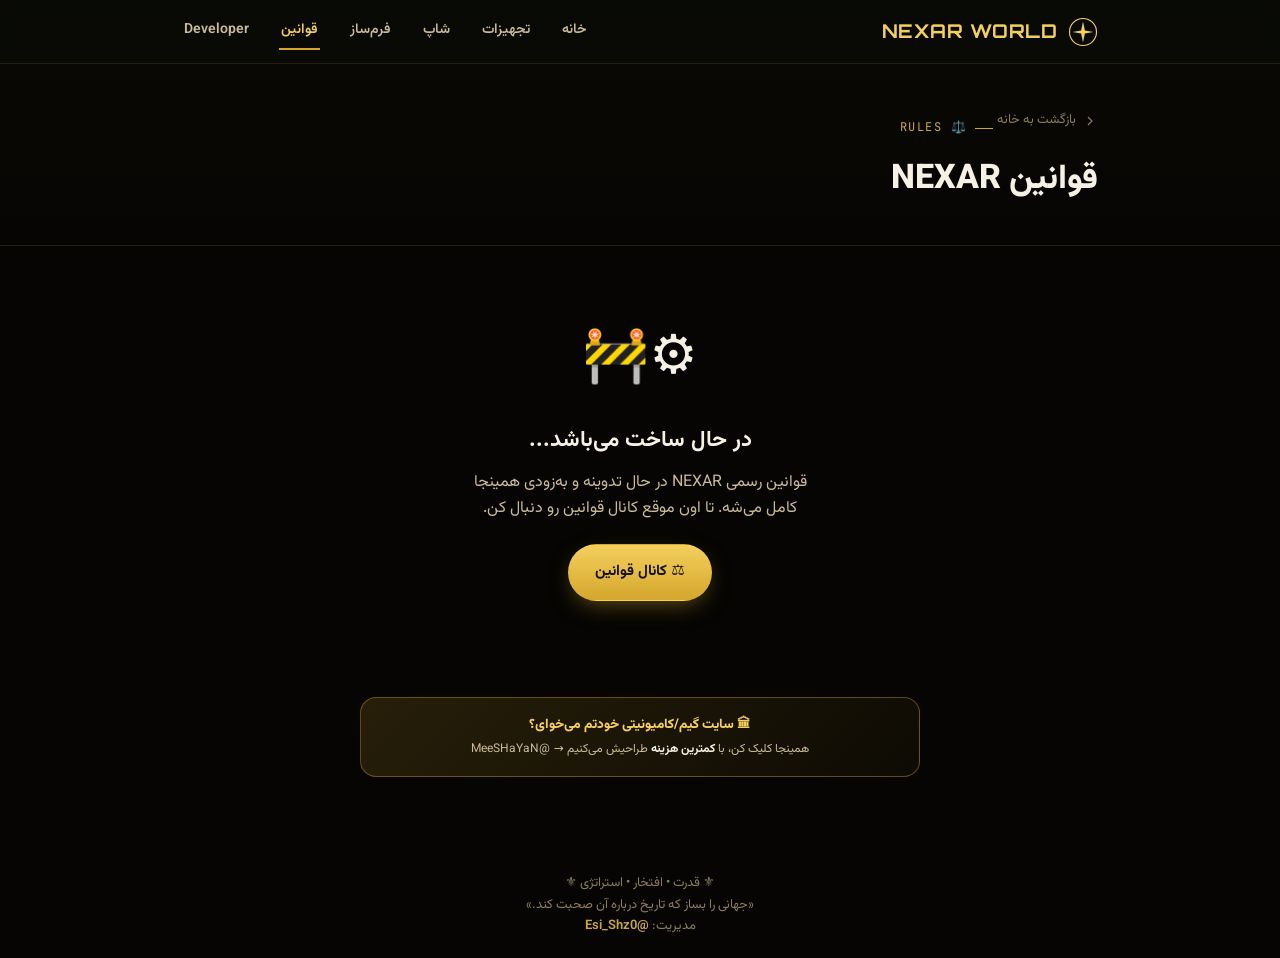
==== rules.html @ 239a9ee9 "Add files via upload" ====
<!doctype html>
<html lang="fa" dir="rtl">
<head>
<meta charset="UTF-8">
<meta name="viewport" content="width=device-width, initial-scale=1, viewport-fit=cover">
<title>قوانین | NEXAR</title>
<meta name="description" content="قوانین کامل بازی NEXAR — در حال ساخت.">
<link rel="icon" href="data:,">
<link rel="stylesheet" href="assets/style.css">
</head>
<body data-page="rules">

<header class="topbar">
  <div class="container">
    <a href="index.html" class="brand">
      <svg class="brand-mark" viewBox="0 0 40 40" fill="none">
        <circle cx="20" cy="20" r="18" stroke="#f4cf5e" stroke-width="1.5"/>
        <path d="M20 6 L22.5 18 L34 20 L22.5 22 L20 34 L17.5 22 L6 20 L17.5 18 Z" fill="#f4cf5e"/>
      </svg>
      NEXAR WORLD
    </a>
    <nav class="desktop-nav">
      <a href="index.html" data-nav="home">خانه</a>
      <a href="equipment.html" data-nav="equipment">تجهیزات</a>
      <a href="shop.html" data-nav="shop">شاپ</a>
      <a href="forms.html" data-nav="forms">فرم‌ساز</a>
      <a href="rules.html" data-nav="rules">قوانین</a>
      <a href="developer.html" data-nav="developer">Developer</a>
    </nav>
  </div>
</header>

<section class="page-hero">
  <div class="container">
    <a class="back-link" href="index.html">
      <svg viewBox="0 0 24 24" fill="none" stroke="currentColor" stroke-width="1.8"><path d="M9 6l6 6-6 6"/></svg>
      بازگشت به خانه
    </a>
    <div class="eyebrow">⚖️ RULES</div>
    <h1 class="section-title">قوانین NEXAR</h1>
  </div>
</section>

<section class="section" style="padding-top:0;">
  <div class="container">
    <div class="coming-soon">
      <div class="cs-icon">⚙️🚧</div>
      <h2>در حال ساخت می‌باشد...</h2>
      <p>قوانین رسمی NEXAR در حال تدوینه و به‌زودی همینجا کامل می‌شه. تا اون موقع کانال قوانین رو دنبال کن.</p>
      <div class="hero-actions" style="margin-top:22px;">
        <a class="btn btn-gold" href="https://rubika.ir/NEXAR_WAR2" target="_blank" rel="noopener">⚖️ کانال قوانین</a>
      </div>
    </div>

    <a class="order-ad" href="https://rubika.ir/MeeSHaYaN" target="_blank" rel="noopener">
      <span class="oa-title">🏛 سایت گیم/کامیونیتی خودتم می‌خوای؟</span>
      <span class="oa-sub">همینجا کلیک کن، با <b>کمترین هزینه</b> طراحیش می‌کنیم → @MeeSHaYaN</span>
    </a>
  </div>
</section>

<footer class="site-footer">
  <div class="container">
    ⚜️ قدرت • افتخار • استراتژی ⚜️<br>
    «جهانی را بساز که تاریخ درباره آن صحبت کند.»<br>
    مدیریت: <a href="https://rubika.ir/Esi_Shz0" target="_blank" rel="noopener">@Esi_Shz0</a>
  </div>
</footer>

<nav class="tabbar">
  <a href="index.html" data-nav="home">
    <svg viewBox="0 0 24 24" fill="none" stroke="currentColor" stroke-width="1.8"><path d="M3 11l9-8 9 8"/><path d="M5 10v10h14V10"/></svg>
    خانه
  </a>
  <a href="equipment.html" data-nav="equipment">
    <svg viewBox="0 0 24 24" fill="none" stroke="currentColor" stroke-width="1.8"><path d="M14.5 3.5l6 6L9 21l-6 0 0-6z"/></svg>
    تجهیزات
  </a>
  <a href="shop.html" data-nav="shop">
    <svg viewBox="0 0 24 24" fill="none" stroke="currentColor" stroke-width="1.8"><path d="M6 8h12l-1 12H7z"/><path d="M9 8V6a3 3 0 016 0v2"/></svg>
    شاپ
  </a>
  <a href="forms.html" data-nav="forms">
    <svg viewBox="0 0 24 24" fill="none" stroke="currentColor" stroke-width="1.8"><path d="M9 12h6M9 16h4M7 4h10l2 3v13H5V7z"/></svg>
    فرم‌ساز
  </a>
  <a href="rules.html" data-nav="rules">
    <svg viewBox="0 0 24 24" fill="none" stroke="currentColor" stroke-width="1.8"><path d="M6 4h9l3 3v13H6z"/><path d="M9 10h6M9 14h6"/></svg>
    قوانین
  </a>
  <a href="developer.html" data-nav="developer">
    <svg viewBox="0 0 24 24" fill="none" stroke="currentColor" stroke-width="1.8"><path d="M8 9l-4 4 4 4M16 9l4 4-4 4M13 5l-2 16"/></svg>
    Dev
  </a>
</nav>

<script src="assets/script.js"></script>
</body>
</html>
---- assets/style.css ----
/* =========================================================
   SEA LORDS — Design tokens & base
   Mobile-first. Desktop enhancements live in min-width queries.
========================================================= */

@import url('https://fonts.googleapis.com/css2?family=Orbitron:wght@600;700;800&family=Vazirmatn:wght@400;500;600;700;800&family=JetBrains+Mono:wght@500;600&display=swap');

:root{
  /* --- color tokens (NEXAR theme: black / gold) --- */
  --navy-deep:   #060503;
  --navy-deep-2: #0a0805;
  --navy-mid:    #100d08;
  --navy-card:   #17130c;
  --navy-card-2: #1d180e;
  --navy-line:   #3d3018;
  --navy-line-soft: #251e10;

  --gold:        #d4a72c;
  --gold-hi:     #f4cf5e;
  --gold-dim:    #8a6d1a;

  --silver:      #e8dfc8;
  --silver-hi:   #fff8e6;

  --bronze:      #b98a3d;
  --bronze-hi:   #dcae5f;

  --foam:        #c9a740;
  --foam-dim:    #7a611f;

  --text-hi:     #f7f1e3;
  --text-mid:    #cabb95;
  --text-lo:     #8c7c58;

  --danger:      #ff5545;

  /* --- type --- */
  --font-display: 'Orbitron', sans-serif;
  --font-body: 'Vazirmatn', system-ui, sans-serif;
  --font-mono: 'JetBrains Mono', monospace;

  /* --- radii / shadow --- */
  --r-sm: 10px;
  --r-md: 16px;
  --r-lg: 24px;
  --shadow-card: 0 10px 30px -12px rgba(0,0,0,0.55);
  --shadow-gold: 0 0 0 1px rgba(212,167,44,0.35), 0 10px 30px -10px rgba(212,167,44,0.25);

  --header-h: 64px;
  --tabbar-h: 68px;
}

*, *::before, *::after{ box-sizing: border-box; }

html{
  scroll-behavior: smooth;
}

@media (prefers-reduced-motion: reduce){
  html{ scroll-behavior: auto; }
  *{ animation-duration: 0.001ms !important; animation-iteration-count: 1 !important; transition-duration: 0.001ms !important; }
}

body{
  margin: 0;
  background: var(--navy-deep);
  color: var(--text-hi);
  font-family: var(--font-body);
  line-height: 1.65;
  -webkit-font-smoothing: antialiased;
  padding-bottom: calc(var(--tabbar-h) + 10px);
  overflow-x: hidden;
}

h1,h2,h3,h4{
  font-family: var(--font-body);
  color: var(--text-hi);
  margin: 0 0 .5em;
  font-weight: 700;
}

p{ margin: 0 0 1em; color: var(--text-mid); }

a{ color: inherit; text-decoration: none; }

ul{ margin:0; padding:0; list-style:none; }

button{ font-family: inherit; }

img, svg{ display:block; max-width:100%; }

::selection{ background: var(--gold); color: var(--navy-deep); }

:focus-visible{
  outline: 2px solid var(--foam);
  outline-offset: 3px;
  border-radius: 6px;
}

.container{
  max-width: 720px;
  margin: 0 auto;
  padding: 0 20px;
}

@media (min-width: 900px){
  .container{ max-width: 980px; padding: 0 32px; }
}

.section{
  padding: 56px 0;
  position: relative;
}

.eyebrow{
  display:inline-flex;
  align-items:center;
  gap:8px;
  font-family: var(--font-mono);
  font-size: 12px;
  letter-spacing: .12em;
  color: var(--foam);
  text-transform: uppercase;
  margin-bottom: 14px;
}
.eyebrow::before{
  content:"";
  width: 18px; height: 1px;
  background: var(--foam);
  display:inline-block;
}

.section-title{
  font-size: clamp(24px, 6vw, 34px);
  font-weight: 800;
}

.section-sub{
  color: var(--text-lo);
  max-width: 46ch;
}

/* =========================================================
   Top header (desktop) / Mobile top bar
========================================================= */
.topbar{
  position: sticky;
  top: 0;
  z-index: 40;
  height: var(--header-h);
  display:flex;
  align-items:center;
  background: rgba(10,13,8,0.82);
  backdrop-filter: blur(10px);
  border-bottom: 1px solid var(--navy-line-soft);
}
.topbar .container{
  display:flex;
  align-items:center;
  justify-content:space-between;
  width:100%;
}
.brand{
  display:flex;
  align-items:center;
  gap:10px;
  font-family: var(--font-display);
  font-weight:700;
  font-size: 19px;
  letter-spacing: .04em;
  color: var(--gold-hi);
}
.brand .brand-mark{
  width:30px; height:30px;
  flex-shrink:0;
}

.desktop-nav{
  display:none;
}

@media (min-width: 900px){
  .desktop-nav{
    display:flex;
    gap: 28px;
  }
  .desktop-nav a{
    font-size: 14px;
    font-weight:600;
    color: var(--text-mid);
    padding: 6px 2px;
    border-bottom: 2px solid transparent;
    transition: color .2s ease, border-color .2s ease;
  }
  .desktop-nav a:hover,
  .desktop-nav a.is-active{
    color: var(--gold-hi);
    border-color: var(--gold);
  }
}

/* =========================================================
   Mobile bottom tab bar (primary nav on mobile)
========================================================= */
.tabbar{
  position: fixed;
  bottom: 0; left: 0; right: 0;
  height: var(--tabbar-h);
  display:flex;
  z-index: 50;
  background: linear-gradient(180deg, rgba(10,20,38,0.65), rgba(6,12,24,0.97) 40%);
  backdrop-filter: blur(14px);
  border-top: 1px solid var(--navy-line-soft);
  padding-bottom: env(safe-area-inset-bottom, 0);
}
@media (min-width: 900px){
  .tabbar{ display:none; }
  body{ padding-bottom: 0; }
}

.tabbar a{
  flex:1;
  display:flex;
  flex-direction:column;
  align-items:center;
  justify-content:center;
  gap:3px;
  color: var(--text-lo);
  font-size: 10px;
  font-weight: 600;
  position: relative;
  text-align:center;
  line-height:1.2;
  padding: 0 2px;
}
.tabbar a svg{ width:20px; height:20px; stroke: currentColor; flex-shrink:0; }
.tabbar a.is-active{ color: var(--gold-hi); }
.tabbar a.is-active::before{
  content:"";
  position:absolute;
  top:2px;
  width:22px; height:3px;
  border-radius: 3px;
  background: var(--gold);
  box-shadow: 0 0 10px var(--gold);
}

/* =========================================================
   Hero
========================================================= */
.hero{
  position: relative;
  min-height: 100svh;
  display:flex;
  flex-direction:column;
  align-items:center;
  justify-content:center;
  text-align:center;
  padding: 90px 20px 60px;
  overflow:hidden;
  background:
    radial-gradient(ellipse 90% 60% at 50% 0%, rgba(63,216,201,0.10), transparent 60%),
    radial-gradient(ellipse 140% 80% at 50% 110%, rgba(212,167,44,0.10), transparent 60%),
    linear-gradient(180deg, var(--navy-deep) 0%, var(--navy-deep-2) 55%, var(--navy-mid) 100%);
}

.hero-compass{
  position:absolute;
  top: 46%;
  left: 50%;
  transform: translate(-50%,-50%);
  width: 620px;
  height: 620px;
  max-width: none;
  opacity: 0.16;
  animation: spin 140s linear infinite;
}
@keyframes spin{ to{ transform: translate(-50%,-50%) rotate(360deg); } }

.hero-content{ position:relative; z-index:2; }

.hero-kicker{
  font-family: var(--font-mono);
  font-size: 12px;
  letter-spacing: .18em;
  color: var(--foam);
  text-transform: uppercase;
  margin-bottom: 18px;
}

.hero-title{
  font-family: var(--font-display);
  font-weight: 900;
  letter-spacing: .05em;
  font-size: clamp(46px, 15vw, 88px);
  line-height: 1;
  background: linear-gradient(180deg, var(--gold-hi), var(--gold) 55%, var(--gold-dim));
  -webkit-background-clip: text;
  background-clip: text;
  color: transparent;
  margin-bottom: 18px;
  text-shadow: 0 0 60px rgba(212,167,44,0.25);
}

.hero-tagline{
  font-size: 16px;
  color: var(--text-mid);
  max-width: 40ch;
  margin: 0 auto 34px;
}
.hero-tagline b{ color: var(--text-hi); }

.hero-actions{
  display:flex;
  flex-direction:column;
  gap: 12px;
  width: 100%;
  max-width: 340px;
  margin: 0 auto;
}
@media (min-width:520px){
  .hero-actions{ flex-direction:row; max-width: none; justify-content:center; }
}

.btn{
  display:inline-flex;
  align-items:center;
  justify-content:center;
  gap:8px;
  padding: 15px 26px;
  border-radius: 999px;
  font-weight: 700;
  font-size: 15px;
  border: 1px solid transparent;
  transition: transform .2s ease, box-shadow .2s ease, background .2s ease;
  cursor:pointer;
  white-space:nowrap;
}
.btn:active{ transform: scale(0.97); }

.btn-gold{
  background: linear-gradient(180deg, var(--gold-hi), var(--gold));
  color: #17130a;
  box-shadow: 0 8px 24px -8px rgba(212,167,44,0.55);
}
.btn-gold:hover{ box-shadow: 0 10px 30px -6px rgba(212,167,44,0.7); }

.btn-ghost{
  background: rgba(255,255,255,0.03);
  border-color: var(--navy-line);
  color: var(--text-hi);
}
.btn-ghost:hover{ border-color: var(--gold); color: var(--gold-hi); }

.hero-wave{
  position:absolute;
  left:0; right:0; bottom:-2px;
  width:100%;
  line-height:0;
  z-index:1;
}

.scroll-cue{
  position:absolute;
  bottom: 26px;
  left:50%;
  transform: translateX(-50%);
  color: var(--text-lo);
  animation: bob 2.2s ease-in-out infinite;
  z-index:2;
}
@keyframes bob{ 0%,100%{ transform: translate(-50%,0);} 50%{ transform: translate(-50%,8px);} }

/* =========================================================
   Hall of Legends
========================================================= */
.legends{
  background: var(--navy-mid);
  border-top: 1px solid var(--navy-line-soft);
  border-bottom: 1px solid var(--navy-line-soft);
}

.legends-grid{
  display:flex;
  flex-direction:column;
  gap: 18px;
  margin-top: 34px;
}

@media (min-width: 720px){
  .legends-grid{
    flex-direction:row;
    align-items:flex-end;
    gap: 20px;
  }
  .legend-card.rank-1{ order:2; }
  .legend-card.rank-2{ order:1; }
  .legend-card.rank-3{ order:3; }
}

.legend-card{
  position:relative;
  border-radius: var(--r-lg);
  padding: 26px 20px 22px;
  text-align:center;
  background: linear-gradient(180deg, var(--navy-card-2), var(--navy-card));
  border: 1px solid var(--navy-line);
  overflow:hidden;
}

.legend-card::before{
  content:"";
  position:absolute;
  inset: 0;
  opacity: .5;
  background: radial-gradient(ellipse 120% 80% at 50% -20%, var(--glow, rgba(212,167,44,0.25)), transparent 65%);
  pointer-events:none;
}

.legend-card.rank-1{
  --glow: rgba(212,167,44,0.38);
  border-color: rgba(212,167,44,0.55);
  box-shadow: var(--shadow-gold);
  padding-top: 34px;
}
@media (min-width: 720px){ .legend-card.rank-1{ padding-bottom: 34px; transform: translateY(-10px); } }

.legend-card.rank-2{ --glow: rgba(207,216,226,0.25); }
.legend-card.rank-3{ --glow: rgba(201,138,75,0.28); }

.legend-medal{
  font-size: 30px;
  margin-bottom: 10px;
  filter: drop-shadow(0 4px 10px rgba(0,0,0,0.4));
}

.legend-avatar{
  width: 76px; height:76px;
  border-radius: 50%;
  margin: 0 auto 14px;
  display:flex;
  align-items:center;
  justify-content:center;
  font-family: var(--font-display);
  font-weight:700;
  font-size: 24px;
  color: var(--navy-deep);
  position:relative;
  z-index:1;
}
.rank-1 .legend-avatar{
  width: 92px; height:92px;
  font-size: 28px;
  background: linear-gradient(145deg, var(--gold-hi), var(--gold-dim));
  box-shadow: 0 0 0 4px rgba(212,167,44,0.18), 0 10px 26px -8px rgba(212,167,44,0.6);
}
.rank-2 .legend-avatar{ background: linear-gradient(145deg, var(--silver-hi), var(--silver)); }
.rank-3 .legend-avatar{ background: linear-gradient(145deg, var(--bronze-hi), var(--bronze)); }

.legend-name{
  font-size: 17px;
  font-weight: 700;
  color: var(--text-hi);
  position:relative; z-index:1;
  /* ▼▼ برای تغییر اسم بازیکن‌ها، همین متن رو تو HTML عوض کن ▼▼ */
}
.rank-1 .legend-name{ font-size: 20px; }

.legend-title{
  font-size: 12px;
  font-family: var(--font-mono);
  letter-spacing:.06em;
  color: var(--gold-hi);
  margin-top: 4px;
  position:relative; z-index:1;
}

.legend-rank-label{
  font-size: 11px;
  color: var(--text-lo);
  margin-top: 8px;
  position:relative; z-index:1;
}

/* =========================================================
   Quick links (channels)
========================================================= */
.links-grid{
  display:grid;
  grid-template-columns: 1fr;
  gap: 14px;
  margin-top: 30px;
}
@media (min-width: 640px){
  .links-grid{ grid-template-columns: 1fr 1fr; }
}

.link-card{
  display:flex;
  align-items:center;
  gap: 14px;
  padding: 18px;
  border-radius: var(--r-md);
  background: var(--navy-card);
  border: 1px solid var(--navy-line);
  transition: border-color .2s ease, transform .2s ease;
}
.link-card:hover{ border-color: var(--gold); transform: translateY(-2px); }

.link-icon{
  width: 44px; height:44px;
  border-radius: 12px;
  display:flex; align-items:center; justify-content:center;
  background: rgba(63,216,201,0.12);
  color: var(--foam);
  flex-shrink:0;
}
.link-icon svg{ width:22px; height:22px; }

.link-body{ flex:1; min-width:0; }
.link-title{ font-weight:700; color:var(--text-hi); font-size:15px; }
.link-sub{ font-size:13px; color:var(--text-lo); font-family: var(--font-mono); direction:ltr; text-align:right; }

.link-arrow{ color: var(--text-lo); flex-shrink:0; }

/* =========================================================
   Cards / generic content components (used in rules & market)
========================================================= */
.card{
  background: var(--navy-card);
  border: 1px solid var(--navy-line);
  border-radius: var(--r-md);
  padding: 20px;
}

.chip{
  display:inline-flex;
  align-items:center;
  gap:6px;
  padding: 5px 11px;
  border-radius: 999px;
  background: var(--navy-card-2);
  border: 1px solid var(--navy-line);
  font-size: 13px;
  font-family: var(--font-mono);
  color: var(--text-hi);
}

.stars{ color: var(--navy-line); letter-spacing:1px; font-size:14px; }
.stars .filled{ color: var(--gold); }

/* Accordion (Rules page) */
.accordion-item{
  border: 1px solid var(--navy-line);
  border-radius: var(--r-md);
  background: var(--navy-card);
  margin-bottom: 12px;
  overflow: hidden;
}
.accordion-head{
  width:100%;
  display:flex;
  align-items:center;
  gap: 12px;
  padding: 16px 18px;
  background:none;
  border:none;
  color: var(--text-hi);
  text-align: right;
  cursor:pointer;
  font-size: 15px;
  font-weight: 700;
}
.accordion-head .ic{
  width: 34px; height:34px;
  border-radius: 10px;
  background: rgba(212,167,44,0.1);
  display:flex; align-items:center; justify-content:center;
  font-size: 17px;
  flex-shrink:0;
}
.accordion-head .chev{
  margin-inline-start:auto;
  color: var(--text-lo);
  transition: transform .25s ease;
  flex-shrink:0;
}
.accordion-item.is-open .accordion-head .chev{ transform: rotate(180deg); }

.accordion-panel{
  max-height:0;
  overflow:hidden;
  transition: max-height .35s ease;
}
.accordion-panel-inner{
  padding: 0 18px 20px;
  color: var(--text-mid);
  font-size: 14.5px;
}
.accordion-panel-inner p{ color: var(--text-mid); }
.accordion-panel-inner .rule-line{
  display:flex;
  gap:10px;
  padding: 8px 0;
  border-top: 1px dashed var(--navy-line-soft);
}
.accordion-panel-inner .rule-line:first-of-type{ border-top:none; }
.accordion-panel-inner .rule-dot{ color: var(--gold); flex-shrink:0; }

.warn-box{
  margin-top: 14px;
  padding: 12px 14px;
  border-radius: var(--r-sm);
  background: rgba(226,105,95,0.08);
  border: 1px solid rgba(226,105,95,0.35);
  color: #f0b8b3;
  font-size: 13.5px;
  display:flex;
  gap:8px;
}

.form-box{
  margin-top: 16px;
  border: 1px dashed var(--navy-line);
  border-radius: var(--r-sm);
  padding: 14px 16px;
  background: rgba(63,216,201,0.03);
}
.form-box .form-title{
  font-family: var(--font-mono);
  font-size: 12px;
  color: var(--foam);
  letter-spacing:.06em;
  margin-bottom: 10px;
}
.form-row{
  display:flex;
  gap:8px;
  padding: 6px 0;
  font-size: 14px;
  color: var(--text-mid);
  border-top: 1px dotted var(--navy-line-soft);
}
.form-row:first-of-type{ border-top:none; }
.form-row b{ color: var(--text-hi); font-weight:600; flex-shrink:0; }

/* Market tabs — full-width grid on mobile so nothing gets cut off at the edge */
.tabs{
  display:grid;
  grid-template-columns: repeat(auto-fit, minmax(0, 1fr));
  gap: 8px;
  margin: 26px 0 6px;
}
.tab-btn{
  width:100%;
  padding: 12px 10px;
  border-radius: 14px;
  border: 1px solid var(--navy-line);
  background: var(--navy-card);
  color: var(--text-mid);
  font-weight:600;
  font-size: 13.5px;
  cursor:pointer;
  display:flex; align-items:center; justify-content:center; gap:6px;
}
.tab-btn.is-active{
  background: linear-gradient(180deg, var(--gold-hi), var(--gold));
  color: #17130a;
  border-color: transparent;
}
@media (min-width: 620px){
  .tabs{ grid-template-columns: repeat(4, auto); display:flex; }
  .tab-btn{ width:auto; padding: 10px 20px; }
}

/* Colored side-accent per category — makes each list visually distinct on mobile */
.tab-panel[data-tab="buildings"] .item-card{ border-inline-start: 3px solid var(--gold); }
.tab-panel[data-tab="army"] .item-card{ border-inline-start: 3px solid var(--danger); }
.tab-panel[data-tab="fleet"] .item-card{ border-inline-start: 3px solid var(--foam); }

/* Horizontally-scrolling tab row — for pages with many categories (Equipment) */
.tabs-scroll{
  display:flex;
  gap: 8px;
  margin: 26px 0 6px;
  overflow-x: auto;
  padding-bottom: 6px;
  scrollbar-width: thin;
  -webkit-overflow-scrolling: touch;
}
.tabs-scroll .tab-btn{ width:auto; flex-shrink:0; padding: 10px 18px; }
.tabs-scroll::-webkit-scrollbar{ height: 5px; }
.tabs-scroll::-webkit-scrollbar-thumb{ background: var(--navy-line); border-radius: 10px; }

/* =========================================================
   Form Builder (ساخت فرم) — picker grid + step wizard
========================================================= */
.form-picker-grid{
  display:grid;
  grid-template-columns: 1fr;
  gap: 12px;
  margin-top: 22px;
}
@media (min-width: 640px){
  .form-picker-grid{ grid-template-columns: 1fr 1fr; }
}

.form-pick-card{
  display:flex;
  align-items:center;
  gap: 14px;
  padding: 16px;
  border-radius: var(--r-md);
  background: var(--navy-card);
  border: 1px solid var(--navy-line);
  text-align: right;
  width: 100%;
  color: inherit;
  font-family: inherit;
  cursor: pointer;
  transition: border-color .2s ease, transform .2s ease;
}
.form-pick-card:hover{ border-color: var(--gold); transform: translateY(-2px); }
.form-pick-card .fp-icon{
  width: 42px; height:42px;
  border-radius: 12px;
  background: rgba(212,167,44,0.1);
  display:flex; align-items:center; justify-content:center;
  font-size: 20px;
  flex-shrink:0;
}
.form-pick-card .fp-title{ font-weight:700; font-size:14.5px; color:var(--text-hi); }
.form-pick-card .fp-sub{ font-size:12px; color:var(--text-lo); margin-top:3px; }

.wizard-back{
  display:inline-flex;
  align-items:center;
  gap:6px;
  font-size:13px;
  color: var(--text-lo);
  margin-bottom: 18px;
  cursor:pointer;
  background:none;
  border:none;
  font-family:inherit;
  padding:0;
}
.wizard-back:hover{ color: var(--gold-hi); }

.wizard-progress{
  font-family: var(--font-mono);
  font-size: 12px;
  color: var(--foam);
  margin-bottom: 10px;
}
.wizard-track{
  height: 4px;
  border-radius: 4px;
  background: var(--navy-line-soft);
  overflow:hidden;
  margin-bottom: 24px;
}
.wizard-track-fill{
  height:100%;
  background: linear-gradient(90deg, var(--gold), var(--foam));
  transition: width .3s ease;
}

.field-group{ margin-bottom: 6px; }
.field-label{ display:block; font-size:15px; font-weight:700; color:var(--text-hi); margin-bottom:10px; }
.field-hint{ display:block; font-size:12px; color:var(--text-lo); margin-top:8px; }

.field-input, .field-textarea, .field-select{
  width:100%;
  padding: 14px 14px;
  border-radius: 12px;
  border: 1px solid var(--navy-line);
  background: var(--navy-card-2);
  color: var(--text-hi);
  font-family: inherit;
  font-size: 15px;
}
.field-textarea{ min-height: 130px; resize: vertical; line-height:1.7; }
.field-input:focus, .field-textarea:focus, .field-select:focus{ border-color: var(--gold); }

/* --- Custom select (replaces native <select> so the dropdown matches the dark theme) --- */
.custom-select{ position: relative; }
.custom-select-btn{
  width:100%;
  display:flex;
  align-items:center;
  justify-content:space-between;
  gap:10px;
  padding: 14px 16px;
  border-radius: 12px;
  border: 1px solid var(--navy-line);
  background: var(--navy-card-2);
  color: var(--text-hi);
  font-family: inherit;
  font-size: 15px;
  cursor:pointer;
  text-align: right;
}
.custom-select-btn.is-placeholder{ color: var(--text-lo); }
.custom-select-btn .chev{ flex-shrink:0; color:var(--text-lo); transition: transform .2s ease; }
.custom-select.is-open .custom-select-btn{ border-color: var(--gold); }
.custom-select.is-open .custom-select-btn .chev{ transform: rotate(180deg); }

.custom-select-list{
  margin-top: 8px;
  border-radius: 12px;
  border: 1px solid var(--navy-line);
  background: var(--navy-card-2);
  overflow: hidden;
  max-height: 260px;
  overflow-y: auto;
}
.custom-select-option{
  display:block;
  width:100%;
  text-align: right;
  padding: 13px 16px;
  background: none;
  border: none;
  border-bottom: 1px solid var(--navy-line-soft);
  color: var(--text-mid);
  font-family: inherit;
  font-size: 14.5px;
  cursor:pointer;
}
.custom-select-option:last-child{ border-bottom:none; }
.custom-select-option:hover{ background: rgba(212,167,44,0.08); color: var(--text-hi); }
.custom-select-option.is-selected{ color: var(--gold-hi); font-weight:700; background: rgba(212,167,44,0.06); }
.custom-select-empty{ padding:14px 16px; font-size:13.5px; color:var(--text-lo); }

.field-input[type="date"]{
  color-scheme: dark;
  font-family: var(--font-mono);
}

/* --- Number field: slider + manual number box side by side --- */
.number-field{
  display:flex;
  align-items:center;
  gap: 12px;
}
.number-field input[type="range"]{
  flex:1;
  accent-color: var(--gold);
  height: 4px;
}
.number-field .number-box{
  width: 78px;
  flex-shrink:0;
  text-align:center;
  padding: 12px 6px;
  border-radius: 10px;
  border: 1px solid var(--navy-line);
  background: var(--navy-card-2);
  color: var(--gold-hi);
  font-family: var(--font-mono);
  font-weight:700;
  font-size: 15px;
}

/* --- Stepper group: pick quantities of multiple known items --- */
.stepper-list{ display:flex; flex-direction:column; gap:10px; }
.stepper-row{
  display:flex;
  align-items:center;
  gap: 12px;
  padding: 12px 14px;
  border-radius: 12px;
  background: var(--navy-card-2);
  border: 1px solid var(--navy-line-soft);
}
.stepper-row .st-icon{ font-size:18px; width:26px; text-align:center; flex-shrink:0; }
.stepper-row .st-label{ flex:1; font-size:14px; color:var(--text-hi); font-weight:600; }
.stepper-controls{ display:flex; align-items:center; gap:10px; flex-shrink:0; }
.stepper-btn{
  width:32px; height:32px;
  border-radius: 9px;
  border: 1px solid var(--navy-line);
  background: var(--navy-card);
  color: var(--gold-hi);
  font-size: 18px;
  font-weight:700;
  display:flex; align-items:center; justify-content:center;
  cursor:pointer;
  line-height:1;
  padding:0;
}
.stepper-btn:active{ transform: scale(0.92); }
.stepper-count{
  min-width: 26px;
  text-align:center;
  font-family: var(--font-mono);
  font-weight:700;
  color: var(--text-hi);
  font-size: 15px;
}

/* --- Tag list: add free-text items as removable chips --- */
.tag-input-row{ display:flex; gap:8px; margin-bottom:12px; }
.tag-input-row input{ flex:1; }
.tag-add-btn{
  flex-shrink:0;
  width: 48px;
  border-radius: 12px;
  border: 1px solid var(--navy-line);
  background: var(--navy-card-2);
  color: var(--gold-hi);
  font-size: 20px;
  cursor:pointer;
}
.tag-list{ display:flex; flex-wrap:wrap; gap:8px; }
.tag-chip{
  display:inline-flex;
  align-items:center;
  gap:6px;
  padding: 7px 12px;
  border-radius: 999px;
  background: rgba(212,167,44,0.1);
  border: 1px solid rgba(212,167,44,0.35);
  color: var(--gold-hi);
  font-size: 13px;
}
.tag-chip button{
  background:none; border:none; color:var(--gold-hi); cursor:pointer; font-size:15px; line-height:1; padding:0;
}
.tag-empty-hint{ font-size:13px; color:var(--text-lo); }

.wizard-actions{ display:flex; gap:10px; margin-top:24px; }
.wizard-actions .btn{ flex:1; padding:14px 16px; }

.compiled-box{
  margin: 4px 0 16px;
  padding: 16px;
  border-radius: var(--r-md);
  background: var(--navy-card-2);
  border: 1px dashed var(--navy-line);
  white-space: pre-wrap;
  font-family: var(--font-mono);
  font-size: 12.5px;
  line-height: 1.9;
  color: var(--text-hi);
}

.toast{
  position: fixed;
  bottom: calc(var(--tabbar-h) + 16px);
  left: 50%;
  transform: translateX(-50%) translateY(20px);
  background: var(--gold);
  color: #17130a;
  padding: 12px 22px;
  border-radius: 999px;
  font-size: 13.5px;
  font-weight: 700;
  opacity: 0;
  pointer-events: none;
  transition: opacity .25s ease, transform .25s ease;
  z-index: 100;
  white-space: nowrap;
  box-shadow: 0 10px 24px -8px rgba(0,0,0,0.5);
}
.toast.is-visible{ opacity:1; transform: translateX(-50%) translateY(0); }
@media (min-width: 900px){ .toast{ bottom: 24px; } }

.tab-panel{ display:none; }
.tab-panel.is-active{ display:block; }

.item-grid{
  display:grid;
  grid-template-columns: 1fr;
  gap: 14px;
  margin-top: 18px;
}
@media (min-width: 700px){
  .item-grid{ grid-template-columns: 1fr 1fr; }
}

.item-card{
  background: var(--navy-card);
  border: 1px solid var(--navy-line);
  border-radius: var(--r-md);
  padding: 20px;
}
.item-head{
  display:flex;
  align-items:center;
  gap: 12px;
  margin-bottom: 16px;
  padding-bottom: 16px;
  border-bottom: 1px solid var(--navy-line-soft);
}
.item-emoji{
  width: 44px; height:44px;
  border-radius: 12px;
  background: rgba(212,167,44,0.1);
  display:flex; align-items:center; justify-content:center;
  font-size: 21px;
  flex-shrink:0;
}
.item-names b{ display:block; font-size:15.5px; color:var(--text-hi); }
.item-names span{ display:block; font-size:11.5px; color:var(--text-lo); font-family: var(--font-mono); direction:ltr; text-align:right; margin-top:2px; }

.item-block-label{
  display:flex;
  align-items:center;
  gap:6px;
  font-size: 11px;
  font-family: var(--font-mono);
  color: var(--foam);
  letter-spacing:.06em;
  margin: 18px 0 10px;
}
.item-block-label:first-of-type{ margin-top:0; }
.item-block-label::after{
  content:"";
  flex:1;
  height:1px;
  background: var(--navy-line-soft);
}

/* --- Cost / capacity stat blocks (replaces wrapping chip pills) --- */
.cost-grid{
  display:grid;
  grid-template-columns: repeat(auto-fit, minmax(68px, 1fr));
  gap: 8px;
}
.cost-cell{
  display:flex;
  flex-direction:column;
  align-items:center;
  justify-content:center;
  gap:4px;
  padding: 10px 6px;
  border-radius: 12px;
  background: var(--navy-card-2);
  border: 1px solid var(--navy-line-soft);
  text-align:center;
}
.cost-cell .cost-ic{ font-size:16px; line-height:1; }
.cost-cell .cost-val{
  font-family: var(--font-mono);
  font-size: 13px;
  font-weight: 600;
  color: var(--text-hi);
  direction: ltr;
}
.cost-cell .cost-label{
  font-size: 10px;
  color: var(--text-lo);
}

/* --- Star stat rows --- */
.stat-list{
  display:flex;
  flex-direction:column;
  gap: 2px;
}
.stat-row{
  display:flex;
  align-items:center;
  justify-content:space-between;
  gap: 10px;
  padding: 7px 10px;
  border-radius: 8px;
  font-size:13.5px;
  color:var(--text-mid);
}
.stat-row:nth-of-type(odd){ background: rgba(255,255,255,0.02); }

/* --- Output callout --- */
.output-line{
  margin-top: 16px;
  padding: 12px 14px;
  border-radius: var(--r-sm);
  background: linear-gradient(135deg, rgba(212,167,44,0.14), rgba(212,167,44,0.05));
  border: 1px solid rgba(212,167,44,0.3);
  font-size: 13.5px;
  color: var(--gold-hi);
  font-weight: 600;
  display:flex;
  align-items:center;
  gap: 8px;
}

/* Section divider wave (reused) */
.wave-divider{ line-height:0; }
.wave-divider svg{ width:100%; height:auto; display:block; }

/* Footer */
.site-footer{
  padding: 40px 0 20px;
  text-align:center;
  color: var(--text-lo);
  font-size: 13px;
}
.site-footer a{ color: var(--foam); font-weight:600; }

/* Page header (rules/market) */
.page-hero{
  padding: 46px 0 20px;
  background: linear-gradient(180deg, var(--navy-deep-2), var(--navy-deep));
  border-bottom: 1px solid var(--navy-line-soft);
}
.back-link{
  display:inline-flex;
  align-items:center;
  gap:6px;
  font-size: 13px;
  color: var(--text-lo);
  margin-bottom: 16px;
}
.back-link svg{ width:16px; height:16px; }

/* =========================================================
   WORLD WAR — additional components
========================================================= */

/* --- Equipment card extras --- */
.eq-flag{ font-size: 12px; }
.eq-desc{
  font-size: 13px;
  color: var(--text-mid);
  line-height: 1.9;
  margin: 0;
}
.eq-desc + .eq-desc{ margin-top: 6px; }
.eq-tag{
  display:inline-flex;
  align-items:center;
  gap:4px;
  padding: 4px 10px;
  border-radius: 999px;
  background: rgba(212,167,44,0.12);
  border: 1px solid rgba(212,167,44,0.35);
  color: var(--gold-hi);
  font-size: 11px;
  font-weight: 700;
  margin-inline-end: 6px;
}

/* --- Order-site ad banner (footer, all tabs) --- */
.order-ad{
  display:block;
  margin: 26px auto 0;
  max-width: 560px;
  padding: 16px 20px;
  border-radius: var(--r-md);
  background: linear-gradient(135deg, rgba(212,167,44,0.16), rgba(212,167,44,0.04));
  border: 1px solid rgba(212,167,44,0.4);
  text-align:center;
  transition: transform .2s ease, box-shadow .2s ease, border-color .2s ease;
}
.order-ad:hover{
  transform: translateY(-2px);
  border-color: var(--gold-hi);
  box-shadow: 0 12px 30px -12px rgba(212,167,44,0.55);
}
.order-ad .oa-title{
  display:block;
  font-size: 13.5px;
  font-weight: 800;
  color: var(--gold-hi);
  margin-bottom: 4px;
}
.order-ad .oa-sub{
  display:block;
  font-size: 12px;
  color: var(--text-mid);
}
.order-ad .oa-sub b{ color: var(--text-hi); }

/* --- Management contact CTA (under compiled forms) --- */
.mgmt-cta{
  display:flex;
  align-items:center;
  gap:12px;
  margin-top: 14px;
  padding: 14px 16px;
  border-radius: var(--r-sm);
  background: var(--navy-card-2);
  border: 1px solid var(--navy-line-soft);
}
.mgmt-cta .mgmt-ic{ font-size: 22px; flex-shrink:0; }
.mgmt-cta .mgmt-text{ flex:1; font-size: 12.5px; color: var(--text-mid); }
.mgmt-cta .mgmt-text b{ display:block; color:var(--text-hi); font-size:13.5px; margin-bottom:2px; }

/* --- Channel links grid (home page) --- */
.channel-grid{
  display:grid;
  grid-template-columns: 1fr;
  gap: 12px;
  margin-top: 20px;
}
@media (min-width: 620px){
  .channel-grid{ grid-template-columns: 1fr 1fr; }
}
.channel-card{
  display:flex;
  align-items:center;
  gap: 14px;
  padding: 16px 18px;
  border-radius: var(--r-md);
  background: var(--navy-card);
  border: 1px solid var(--navy-line);
  transition: transform .2s ease, border-color .2s ease;
}
.channel-card:hover{ transform: translateY(-2px); border-color: var(--gold); }
.channel-card .ch-ic{
  width: 42px; height:42px;
  border-radius: 12px;
  background: rgba(212,167,44,0.14);
  display:flex; align-items:center; justify-content:center;
  font-size: 20px;
  flex-shrink:0;
}
.channel-card .ch-title{ font-weight:700; font-size:14.5px; color:var(--text-hi); display:block; }
.channel-card .ch-sub{ font-size:11.5px; color:var(--text-lo); font-family: var(--font-mono); direction:ltr; text-align:right; display:block; margin-top:2px; }

/* --- Coming soon page --- */
.coming-soon{
  text-align:center;
  padding: 70px 20px;
}
.coming-soon .cs-icon{ font-size: 54px; margin-bottom: 18px; }
.coming-soon h2{ font-size: 22px; margin-bottom: 10px; }
.coming-soon p{ max-width: 40ch; margin: 0 auto; }

/* --- Developer / agency page --- */
.dev-hero{
  text-align:center;
  padding: 10px 0 6px;
}
.dev-badge{
  display:inline-flex;
  align-items:center;
  gap:8px;
  padding: 8px 18px;
  border-radius: 999px;
  background: rgba(212,167,44,0.12);
  border: 1px solid rgba(212,167,44,0.4);
  color: var(--gold-hi);
  font-weight:700;
  font-size: 13px;
  margin-bottom: 18px;
}
.service-list{
  display:flex;
  flex-direction:column;
  gap: 10px;
  margin-top: 22px;
}
.service-row{
  display:flex;
  align-items:center;
  gap: 14px;
  padding: 14px 16px;
  border-radius: var(--r-sm);
  background: var(--navy-card);
  border: 1px solid var(--navy-line-soft);
  font-size: 14px;
  color: var(--text-hi);
}
.service-row .sr-ic{ font-size:19px; flex-shrink:0; }
.dev-cta{
  margin-top: 30px;
  padding: 26px 22px;
  border-radius: var(--r-lg);
  text-align:center;
  background: linear-gradient(135deg, rgba(212,167,44,0.18), rgba(212,167,44,0.05));
  border: 1px solid rgba(212,167,44,0.4);
}
.dev-cta p{ font-size: 13.5px; margin-bottom: 16px; }
.dev-foot-tag{
  text-align:center;
  margin-top: 26px;
  font-family: var(--font-mono);
  font-size: 11px;
  color: var(--text-lo);
  letter-spacing: .05em;
}

/* =========================================================
   NEXAR — additional components
========================================================= */

/* --- Choice field (single-select pills, used in wizard) --- */
.choice-grid{
  display:flex;
  flex-wrap:wrap;
  gap: 8px;
}
.choice-pill{
  padding: 10px 16px;
  border-radius: 999px;
  background: var(--navy-card-2);
  border: 1px solid var(--navy-line);
  color: var(--text-mid);
  font-size: 13px;
  font-weight: 600;
  cursor:pointer;
  transition: all .15s ease;
}
.choice-pill.is-selected{
  background: rgba(212,167,44,0.18);
  border-color: var(--gold-hi);
  color: var(--gold-hi);
}

/* --- Equipment rank badge --- */
.rank-badge{
  display:inline-flex;
  align-items:center;
  justify-content:center;
  width: 26px; height:26px;
  border-radius: 8px;
  font-family: var(--font-display);
  font-weight: 700;
  font-size: 13px;
  flex-shrink:0;
}
.rank-badge.rank-a{ background: rgba(90,180,255,0.18); color:#5ab4ff; border:1px solid rgba(90,180,255,0.5); }
.rank-badge.rank-b{ background: rgba(195,212,232,0.14); color:#c3d4e8; border:1px solid rgba(195,212,232,0.4); }
.rank-badge.rank-c{ background: rgba(75,138,176,0.16); color:#73b3d3; border:1px solid rgba(75,138,176,0.45); }
.rank-price{
  margin-top: 14px;
  padding-top: 12px;
  border-top: 1px dashed var(--navy-line-soft);
  font-size: 11.5px;
  color: var(--text-lo);
  display:flex;
  justify-content:space-between;
}

/* --- Shop pack cards --- */
.pack-grid{
  display:grid;
  grid-template-columns: 1fr;
  gap: 16px;
  margin-top: 20px;
}
.pack-card{
  border-radius: var(--r-lg);
  padding: 22px 20px;
  background: var(--navy-card);
  border: 1px solid var(--navy-line);
  position:relative;
  overflow:hidden;
}
.pack-card.tier-gold{ border-color: rgba(230,190,90,0.5); background: linear-gradient(160deg, rgba(230,190,90,0.10), var(--navy-card) 60%); }
.pack-card.tier-silver{ border-color: rgba(200,210,225,0.4); background: linear-gradient(160deg, rgba(200,210,225,0.08), var(--navy-card) 60%); }
.pack-card.tier-bronze{ border-color: rgba(190,130,70,0.4); background: linear-gradient(160deg, rgba(190,130,70,0.10), var(--navy-card) 60%); }

.pack-head{ display:flex; align-items:center; gap:12px; margin-bottom:6px; }
.pack-head .p-ic{ font-size:26px; }
.pack-head .p-title{ font-family: var(--font-display); font-size: 16px; font-weight:700; color: var(--text-hi); }
.pack-sub{ font-size: 12.5px; color: var(--text-mid); margin-bottom: 14px; }

.pack-items{ display:flex; flex-direction:column; gap:10px; margin-bottom: 14px; }
.pack-item{ font-size: 13px; color: var(--text-hi); line-height:1.7; }
.pack-item b{ display:block; }
.pack-item span{ display:block; font-size: 11.5px; color: var(--text-lo); }

.pack-price-row{
  display:flex;
  flex-wrap:wrap;
  gap: 8px;
  margin-top: 12px;
  padding-top: 14px;
  border-top: 1px solid var(--navy-line-soft);
}
.pack-price-tag{
  padding: 6px 12px;
  border-radius: 999px;
  background: var(--navy-card-2);
  border: 1px solid var(--navy-line);
  font-size: 12px;
  font-weight:700;
  color: var(--gold-hi);
}
.pack-note{
  margin-top: 14px;
  font-size: 11.5px;
  color: var(--text-lo);
  line-height: 1.9;
}
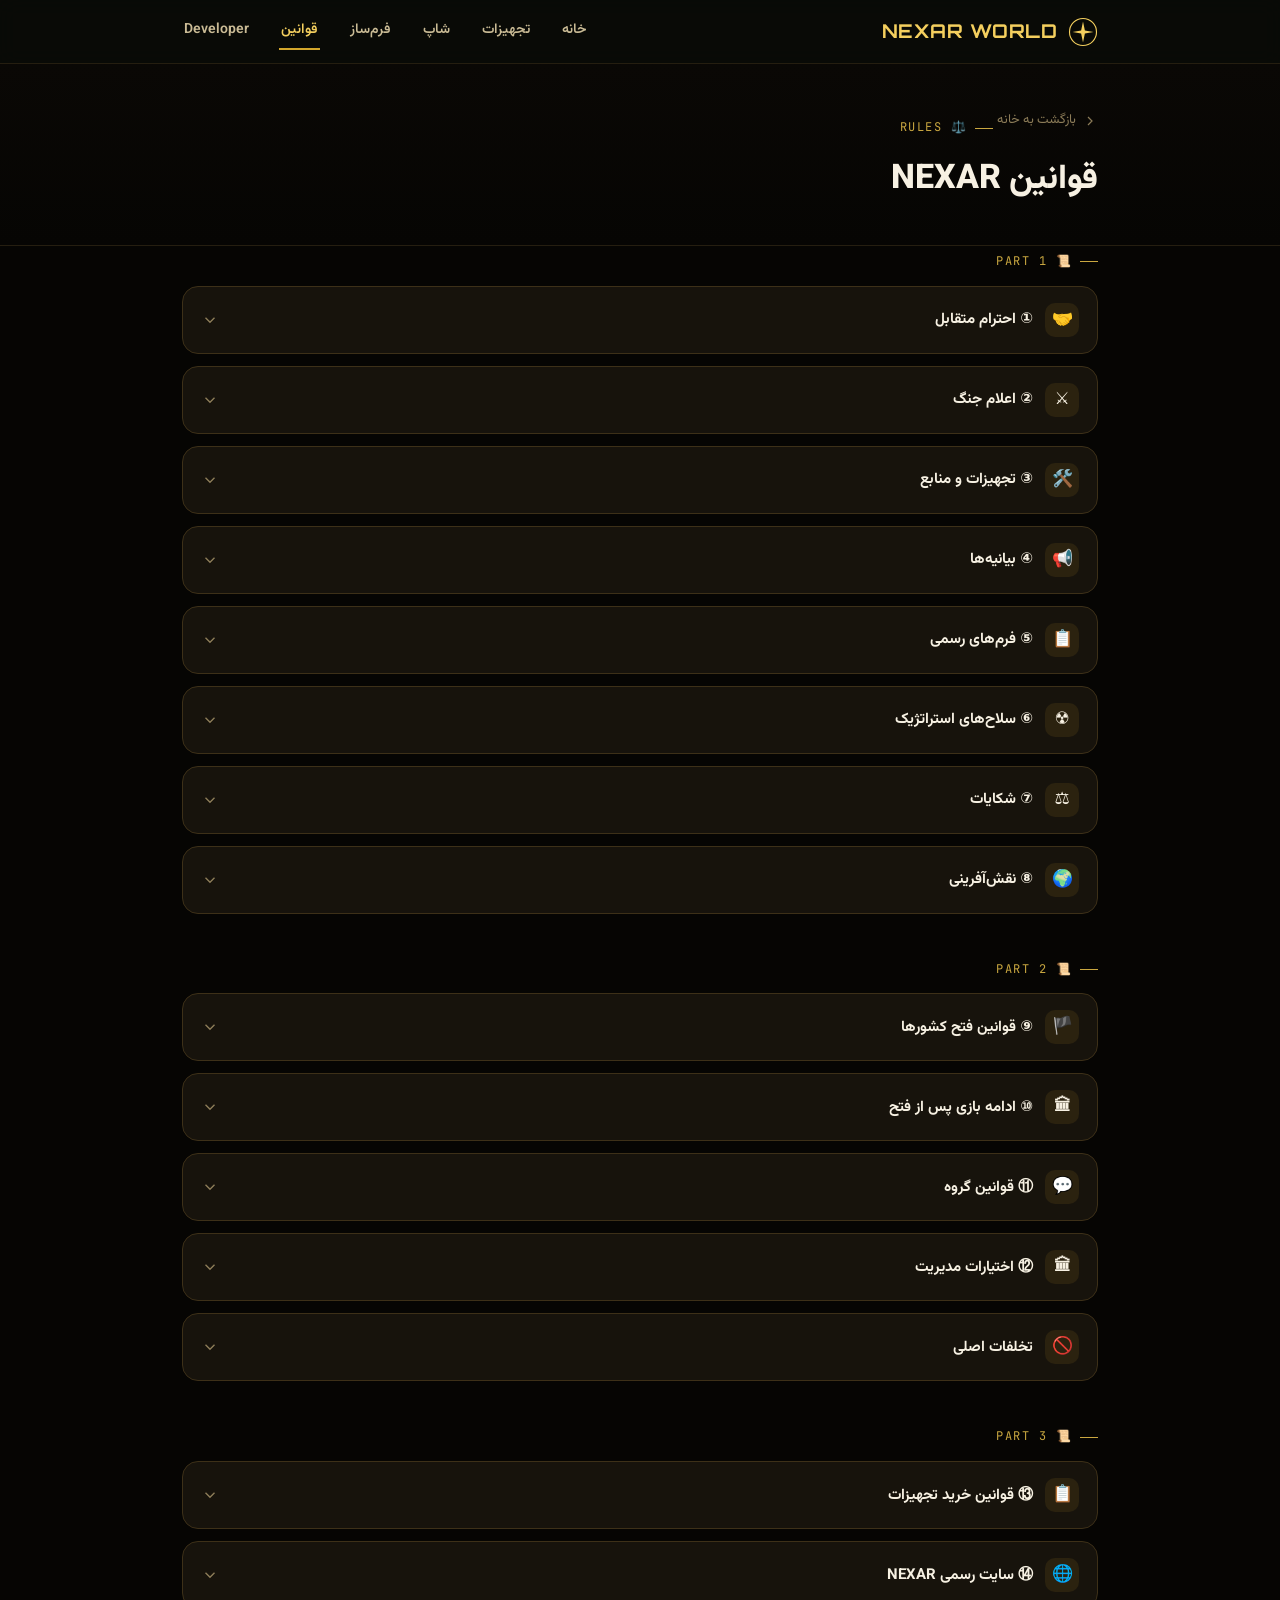
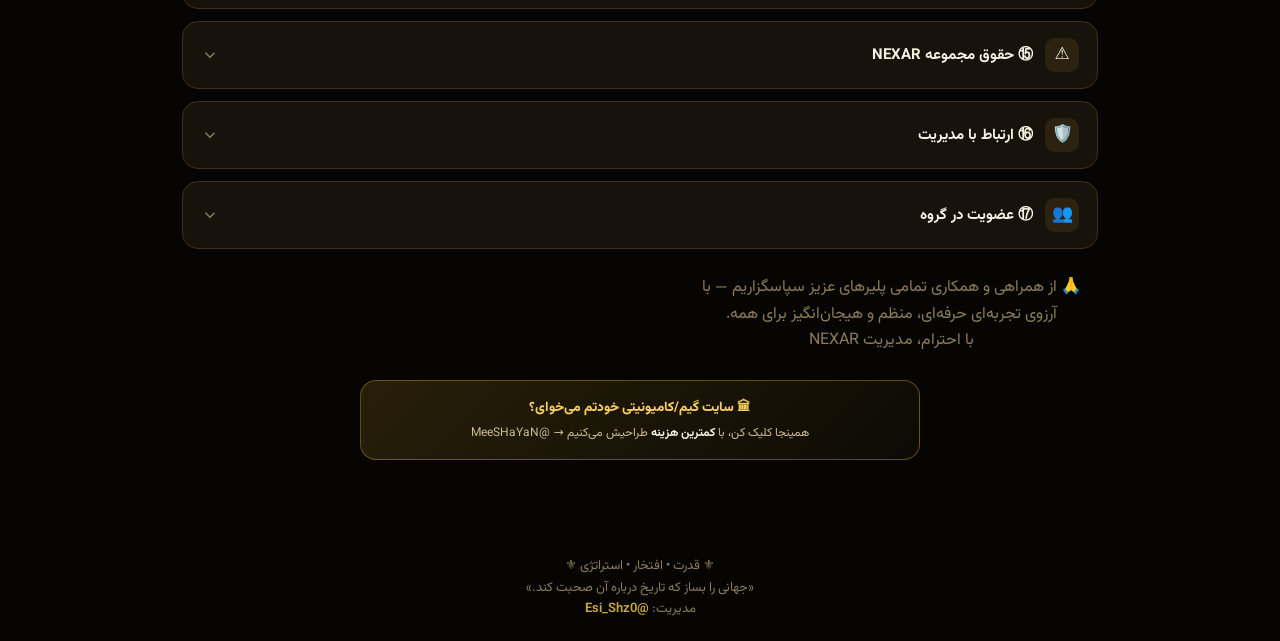
==== commit f315c466: "Add files via upload" ====
--- a/rules.html
+++ b/rules.html
@@ -43,14 +43,227 @@
 
 <section class="section" style="padding-top:0;">
   <div class="container">
-    <div class="coming-soon">
-      <div class="cs-icon">⚙️🚧</div>
-      <h2>در حال ساخت می‌باشد...</h2>
-      <p>قوانین رسمی NEXAR در حال تدوینه و به‌زودی همینجا کامل می‌شه. تا اون موقع کانال قوانین رو دنبال کن.</p>
-      <div class="hero-actions" style="margin-top:22px;">
-        <a class="btn btn-gold" href="https://rubika.ir/NEXAR_WAR2" target="_blank" rel="noopener">⚖️ کانال قوانین</a>
-      </div>
-    </div>
+
+    <div class="eyebrow">📜 PART 1</div>
+
+    <div class="accordion-item">
+      <button class="accordion-head">
+        <span class="ic">🤝</span> ① احترام متقابل
+        <svg class="chev" width="18" height="18" viewBox="0 0 24 24" fill="none" stroke="currentColor" stroke-width="1.8"><path d="M6 9l6 6 6-6"/></svg>
+      </button>
+      <div class="accordion-panel"><div class="accordion-panel-inner">
+        <div class="rule-line"><span class="rule-dot">🔹</span><span>توهین، فحاشی، تحقیر شخصی و ایجاد تنش خارج از فضای نقش‌آفرینی ممنوع است.</span></div>
+        <div class="rule-line"><span class="rule-dot">🔹</span><span>اختلافات فقط در قالب بیانیه و نقش‌آفرینی پیگیری شوند.</span></div>
+      </div></div>
+    </div>
+
+    <div class="accordion-item">
+      <button class="accordion-head">
+        <span class="ic">⚔️</span> ② اعلام جنگ
+        <svg class="chev" width="18" height="18" viewBox="0 0 24 24" fill="none" stroke="currentColor" stroke-width="1.8"><path d="M6 9l6 6 6-6"/></svg>
+      </button>
+      <div class="accordion-panel"><div class="accordion-panel-inner">
+        <div class="rule-line"><span class="rule-dot">⚔️</span><span>هرگونه جنگ یا عملیات بزرگ باید با بیانیه رسمی آغاز شود.</span></div>
+        <div class="rule-line"><span class="rule-dot">⚔️</span><span>حملات ناگهانی بدون اعلام قبلی توسط مدیریت بررسی خواهد شد.</span></div>
+      </div></div>
+    </div>
+
+    <div class="accordion-item">
+      <button class="accordion-head">
+        <span class="ic">🛠️</span> ③ تجهیزات و منابع
+        <svg class="chev" width="18" height="18" viewBox="0 0 24 24" fill="none" stroke="currentColor" stroke-width="1.8"><path d="M6 9l6 6 6-6"/></svg>
+      </button>
+      <div class="accordion-panel"><div class="accordion-panel-inner">
+        <div class="rule-line"><span class="rule-dot">🛠️</span><span>استفاده از تجهیزاتی که ثبت نشده‌اند ممنوع است.</span></div>
+        <div class="rule-line"><span class="rule-dot">💰</span><span>جعل بودجه، درآمد، تجهیزات یا منابع تخلف محسوب می‌شود.</span></div>
+      </div></div>
+    </div>
+
+    <div class="accordion-item">
+      <button class="accordion-head">
+        <span class="ic">📢</span> ④ بیانیه‌ها
+        <svg class="chev" width="18" height="18" viewBox="0 0 24 24" fill="none" stroke="currentColor" stroke-width="1.8"><path d="M6 9l6 6 6-6"/></svg>
+      </button>
+      <div class="accordion-panel"><div class="accordion-panel-inner">
+        <div class="rule-line"><span class="rule-dot">📢</span><span>تمامی بیانیه‌ها فقط باید با تگ رسمی NEXAR منتشر شوند.</span></div>
+        <div class="rule-line"><span class="rule-dot">📢</span><span>هرگونه تغییر در قالب یا تگ رسمی بیانیه ممنوع بوده و بیانیه نامعتبر محسوب می‌شود.</span></div>
+      </div></div>
+    </div>
+
+    <div class="accordion-item">
+      <button class="accordion-head">
+        <span class="ic">📋</span> ⑤ فرم‌های رسمی
+        <svg class="chev" width="18" height="18" viewBox="0 0 24 24" fill="none" stroke="currentColor" stroke-width="1.8"><path d="M6 9l6 6 6-6"/></svg>
+      </button>
+      <div class="accordion-panel"><div class="accordion-panel-inner">
+        <div class="rule-line"><span class="rule-dot">📋</span><span>تمامی خریدها، ترابری‌ها، رهگیری محموله، انتقال تجهیزات، عملیات‌ها و سایر اقدامات رسمی حتماً باید با فرم‌های رسمی NEXAR انجام شوند.</span></div>
+        <div class="rule-line"><span class="rule-dot">❌</span><span>در صورت ارسال بدون فرم، عملیات یا خرید توسط مدیریت رد خواهد شد.</span></div>
+      </div></div>
+    </div>
+
+    <div class="accordion-item">
+      <button class="accordion-head">
+        <span class="ic">☢️</span> ⑥ سلاح‌های استراتژیک
+        <svg class="chev" width="18" height="18" viewBox="0 0 24 24" fill="none" stroke="currentColor" stroke-width="1.8"><path d="M6 9l6 6 6-6"/></svg>
+      </button>
+      <div class="accordion-panel"><div class="accordion-panel-inner">
+        <div class="rule-line"><span class="rule-dot">☢️</span><span>استفاده از سلاح‌های هسته‌ای، شیمیایی یا فوق‌استراتژیک فقط با تأیید مدیریت امکان‌پذیر است.</span></div>
+        <div class="rule-line"><span class="rule-dot">☢️</span><span>تهدید بی‌دلیل به نابودی کامل کشورها می‌تواند توسط مدیریت رد شود.</span></div>
+      </div></div>
+    </div>
+
+    <div class="accordion-item">
+      <button class="accordion-head">
+        <span class="ic">⚖️</span> ⑦ شکایات
+        <svg class="chev" width="18" height="18" viewBox="0 0 24 24" fill="none" stroke="currentColor" stroke-width="1.8"><path d="M6 9l6 6 6-6"/></svg>
+      </button>
+      <div class="accordion-panel"><div class="accordion-panel-inner">
+        <div class="rule-line"><span class="rule-dot">⚖️</span><span>هر کشور حق ثبت شکایت دارد.</span></div>
+        <div class="rule-line"><span class="rule-dot">⚖️</span><span>شکایت‌های بدون مدرک یا جعلی قابل رد شدن هستند.</span></div>
+      </div></div>
+    </div>
+
+    <div class="accordion-item">
+      <button class="accordion-head">
+        <span class="ic">🌍</span> ⑧ نقش‌آفرینی
+        <svg class="chev" width="18" height="18" viewBox="0 0 24 24" fill="none" stroke="currentColor" stroke-width="1.8"><path d="M6 9l6 6 6-6"/></svg>
+      </button>
+      <div class="accordion-panel"><div class="accordion-panel-inner">
+        <div class="rule-line"><span class="rule-dot">🌍</span><span>هدف اصلی بازی، دیپلماسی، اقتصاد و رقابت سیاسی است.</span></div>
+        <div class="rule-line"><span class="rule-dot">🌍</span><span>قدرت نظامی به تنهایی تضمین‌کننده پیروزی نیست.</span></div>
+        <div class="warn-box">⚠️ تمامی اعضا موظف به رعایت قوانین بالا هستند.</div>
+      </div></div>
+    </div>
+
+    <div class="eyebrow" style="margin-top:34px;">📜 PART 2</div>
+
+    <div class="accordion-item">
+      <button class="accordion-head">
+        <span class="ic">🏴</span> ⑨ قوانین فتح کشورها
+        <svg class="chev" width="18" height="18" viewBox="0 0 24 24" fill="none" stroke="currentColor" stroke-width="1.8"><path d="M6 9l6 6 6-6"/></svg>
+      </button>
+      <div class="accordion-panel"><div class="accordion-panel-inner">
+        <div class="rule-line"><span class="rule-dot">🏴</span><span>برای فتح یک کشور، ابتدا باید میزان خسارت آن کشور به ۱۰۰٪ برسد.</span></div>
+        <div class="rule-line"><span class="rule-dot">🏴</span><span>پس از آن، فقط با ارسال نیروی زمینی امکان تصرف آن کشور وجود دارد.</span></div>
+        <div class="rule-line"><span class="rule-dot">💥</span><span>حملات موشکی، هوایی و سایر حملات تخریب‌کننده باعث نابودی تجهیزات کشور هدف خواهند شد.</span></div>
+        <div class="rule-line"><span class="rule-dot">🎖️</span><span>اگر قصد تصاحب تجهیزات کشور هدف را دارید، باید از طریق نیروی زمینی اقدام به فتح آن کشور کنید.</span></div>
+      </div></div>
+    </div>
+
+    <div class="accordion-item">
+      <button class="accordion-head">
+        <span class="ic">🏛</span> ⑩ ادامه بازی پس از فتح
+        <svg class="chev" width="18" height="18" viewBox="0 0 24 24" fill="none" stroke="currentColor" stroke-width="1.8"><path d="M6 9l6 6 6-6"/></svg>
+      </button>
+      <div class="accordion-panel"><div class="accordion-panel-inner">
+        <div class="rule-line"><span class="rule-dot">🏛</span><span>هر کشوری که سرزمین دیگری را فتح کرده باشد، در صورتی که کشور اصلی خودش فتح شود، می‌تواند بازی را از همان کشور فتح‌شده ادامه دهد.</span></div>
+        <div class="rule-line"><span class="rule-dot">📦</span><span>ارسال تجهیزات و نیرو به کشور فتح‌شده مجاز بوده و ادامه بازی از آنجا امکان‌پذیر است.</span></div>
+      </div></div>
+    </div>
+
+    <div class="accordion-item">
+      <button class="accordion-head">
+        <span class="ic">💬</span> ⑪ قوانین گروه
+        <svg class="chev" width="18" height="18" viewBox="0 0 24 24" fill="none" stroke="currentColor" stroke-width="1.8"><path d="M6 9l6 6 6-6"/></svg>
+      </button>
+      <div class="accordion-panel"><div class="accordion-panel-inner">
+        <div class="rule-line"><span class="rule-dot">💬</span><span>هرگونه بحث، دعوا، توهین یا ایجاد حاشیه در گروه، ۱ اخطار برای کشور مربوطه ثبت خواهد کرد.</span></div>
+        <div class="rule-line"><span class="rule-dot">🚫</span><span>در صورت دریافت ۳ اخطار، کشور مربوطه توسط مدیریت حذف خواهد شد.</span></div>
+      </div></div>
+    </div>
+
+    <div class="accordion-item">
+      <button class="accordion-head">
+        <span class="ic">🏛</span> ⑫ اختیارات مدیریت
+        <svg class="chev" width="18" height="18" viewBox="0 0 24 24" fill="none" stroke="currentColor" stroke-width="1.8"><path d="M6 9l6 6 6-6"/></svg>
+      </button>
+      <div class="accordion-panel"><div class="accordion-panel-inner">
+        <div class="rule-line"><span class="rule-dot">🏛</span><span>مدیریت در شرایط بحرانی حق بررسی، اصلاح یا لغو رویدادهای غیرمنطقی را دارد.</span></div>
+        <div class="rule-line"><span class="rule-dot">🏛</span><span>رأی نهایی مدیریت لازم‌الاجرا است.</span></div>
+      </div></div>
+    </div>
+
+    <div class="accordion-item">
+      <button class="accordion-head">
+        <span class="ic">🚫</span> تخلفات اصلی
+        <svg class="chev" width="18" height="18" viewBox="0 0 24 24" fill="none" stroke="currentColor" stroke-width="1.8"><path d="M6 9l6 6 6-6"/></svg>
+      </button>
+      <div class="accordion-panel"><div class="accordion-panel-inner">
+        <div class="rule-line"><span class="rule-dot">•</span><span>جعل تجهیزات</span></div>
+        <div class="rule-line"><span class="rule-dot">•</span><span>جعل بودجه و درآمد</span></div>
+        <div class="rule-line"><span class="rule-dot">•</span><span>ارسال عملیات بدون فرم</span></div>
+        <div class="rule-line"><span class="rule-dot">•</span><span>تغییر تگ رسمی بیانیه</span></div>
+        <div class="rule-line"><span class="rule-dot">•</span><span>اسپم</span></div>
+        <div class="rule-line"><span class="rule-dot">•</span><span>توهین مستقیم</span></div>
+        <div class="rule-line"><span class="rule-dot">•</span><span>دور زدن قوانین</span></div>
+        <div class="rule-line"><span class="rule-dot">•</span><span>ایجاد اختلال در روند بازی</span></div>
+        <div class="warn-box">⚠️ مدیریت بازی در هر زمان این اختیار را دارد که قوانین را اصلاح، تکمیل، حذف یا به‌روزرسانی کند. تمامی اعضا موظف به رعایت آخرین نسخه قوانین منتشرشده هستند.</div>
+      </div></div>
+    </div>
+
+    <div class="eyebrow" style="margin-top:34px;">📜 PART 3</div>
+
+    <div class="accordion-item">
+      <button class="accordion-head">
+        <span class="ic">📋</span> ⑬ قوانین خرید تجهیزات
+        <svg class="chev" width="18" height="18" viewBox="0 0 24 24" fill="none" stroke="currentColor" stroke-width="1.8"><path d="M6 9l6 6 6-6"/></svg>
+      </button>
+      <div class="accordion-panel"><div class="accordion-panel-inner">
+        <div class="rule-line"><span class="rule-dot">📋</span><span>برای خرید تجهیزات عادی، ارسال فرم خرید الزامی است.</span></div>
+        <div class="rule-line"><span class="rule-dot">⭐</span><span>برای خرید تجهیزات ویژه و تجهیزات رده X، بازیکن موظف است ابتدا به مدیریت مراجعه کند.</span></div>
+        <div class="rule-line"><span class="rule-dot">❌</span><span>در غیر این صورت، خرید انجام‌شده ثبت نخواهد شد و فاقد اعتبار است.</span></div>
+      </div></div>
+    </div>
+
+    <div class="accordion-item">
+      <button class="accordion-head">
+        <span class="ic">🌐</span> ⑭ سایت رسمی NEXAR
+        <svg class="chev" width="18" height="18" viewBox="0 0 24 24" fill="none" stroke="currentColor" stroke-width="1.8"><path d="M6 9l6 6 6-6"/></svg>
+      </button>
+      <div class="accordion-panel"><div class="accordion-panel-inner">
+        <p>برای دسترسی سریع‌تر و راحت‌تر به قوانین بازی، تجهیزات، فرم‌ها و اخبار، می‌توانید از سایت رسمی NEXAR استفاده کنید.</p>
+        <div class="rule-line"><span class="rule-dot">🔗</span><span><a href="http://persiancollective.github.io/NexarWorld" target="_blank" rel="noopener" style="color:var(--gold-hi);">persiancollective.github.io/NexarWorld</a></span></div>
+      </div></div>
+    </div>
+
+    <div class="accordion-item">
+      <button class="accordion-head">
+        <span class="ic">⚠️</span> ⑮ حقوق مجموعه NEXAR
+        <svg class="chev" width="18" height="18" viewBox="0 0 24 24" fill="none" stroke="currentColor" stroke-width="1.8"><path d="M6 9l6 6 6-6"/></svg>
+      </button>
+      <div class="accordion-panel"><div class="accordion-panel-inner">
+        <div class="rule-line"><span class="rule-dot">⚠️</span><span>هرگونه تقلید از نام، قوانین، تجهیزات، قالب‌ها، فرم‌ها، طراحی‌ها یا محتوای اختصاصی NEXAR ممنوع است.</span></div>
+        <div class="rule-line"><span class="rule-dot">⚠️</span><span>در صورت مشاهده، موضوع از طریق مراجع قانونی پیگیری خواهد شد.</span></div>
+      </div></div>
+    </div>
+
+    <div class="accordion-item">
+      <button class="accordion-head">
+        <span class="ic">🛡️</span> ⑯ ارتباط با مدیریت
+        <svg class="chev" width="18" height="18" viewBox="0 0 24 24" fill="none" stroke="currentColor" stroke-width="1.8"><path d="M6 9l6 6 6-6"/></svg>
+      </button>
+      <div class="accordion-panel"><div class="accordion-panel-inner">
+        <div class="rule-line"><span class="rule-dot">🛡️</span><span>هرگونه بحث، درگیری یا ایجاد حاشیه بدون دلیل موجه با مدیریت، موجب دریافت اخطار خواهد شد.</span></div>
+        <div class="rule-line"><span class="rule-dot">⏳</span><span>دلیل این قانون، جلوگیری از اتلاف وقت مدیریت و سایر بازیکنان و حفظ نظم بازی است.</span></div>
+      </div></div>
+    </div>
+
+    <div class="accordion-item">
+      <button class="accordion-head">
+        <span class="ic">👥</span> ⑰ عضویت در گروه
+        <svg class="chev" width="18" height="18" viewBox="0 0 24 24" fill="none" stroke="currentColor" stroke-width="1.8"><path d="M6 9l6 6 6-6"/></svg>
+      </button>
+      <div class="accordion-panel"><div class="accordion-panel-inner">
+        <div class="rule-line"><span class="rule-dot">👥</span><span>عضویت در گروه رسمی NEXAR برای تمامی بازیکنان کاملاً اجباری است.</span></div>
+        <div class="rule-line"><span class="rule-dot">📢</span><span>اطلاعیه‌ها، اخبار، هماهنگی‌ها و بخش مهمی از روند بازی از طریق گروه انجام می‌شود.</span></div>
+        <div class="warn-box">⚜️ قدرت با سلاح به دست می‌آید، اما پیروزی با استراتژی حفظ می‌شود. اینجا جای بازنده‌ها نیست؛ یا فتح کنید، یا نابود شوید.</div>
+      </div></div>
+    </div>
+
+    <p class="section-sub" style="text-align:center; margin-top:26px;">
+      🙏 از همراهی و همکاری تمامی پلیرهای عزیز سپاسگزاریم — با آرزوی تجربه‌ای حرفه‌ای، منظم و هیجان‌انگیز برای همه.<br>
+      با احترام، مدیریت NEXAR
+    </p>
 
     <a class="order-ad" href="https://rubika.ir/MeeSHaYaN" target="_blank" rel="noopener">
       <span class="oa-title">🏛 سایت گیم/کامیونیتی خودتم می‌خوای؟</span>
